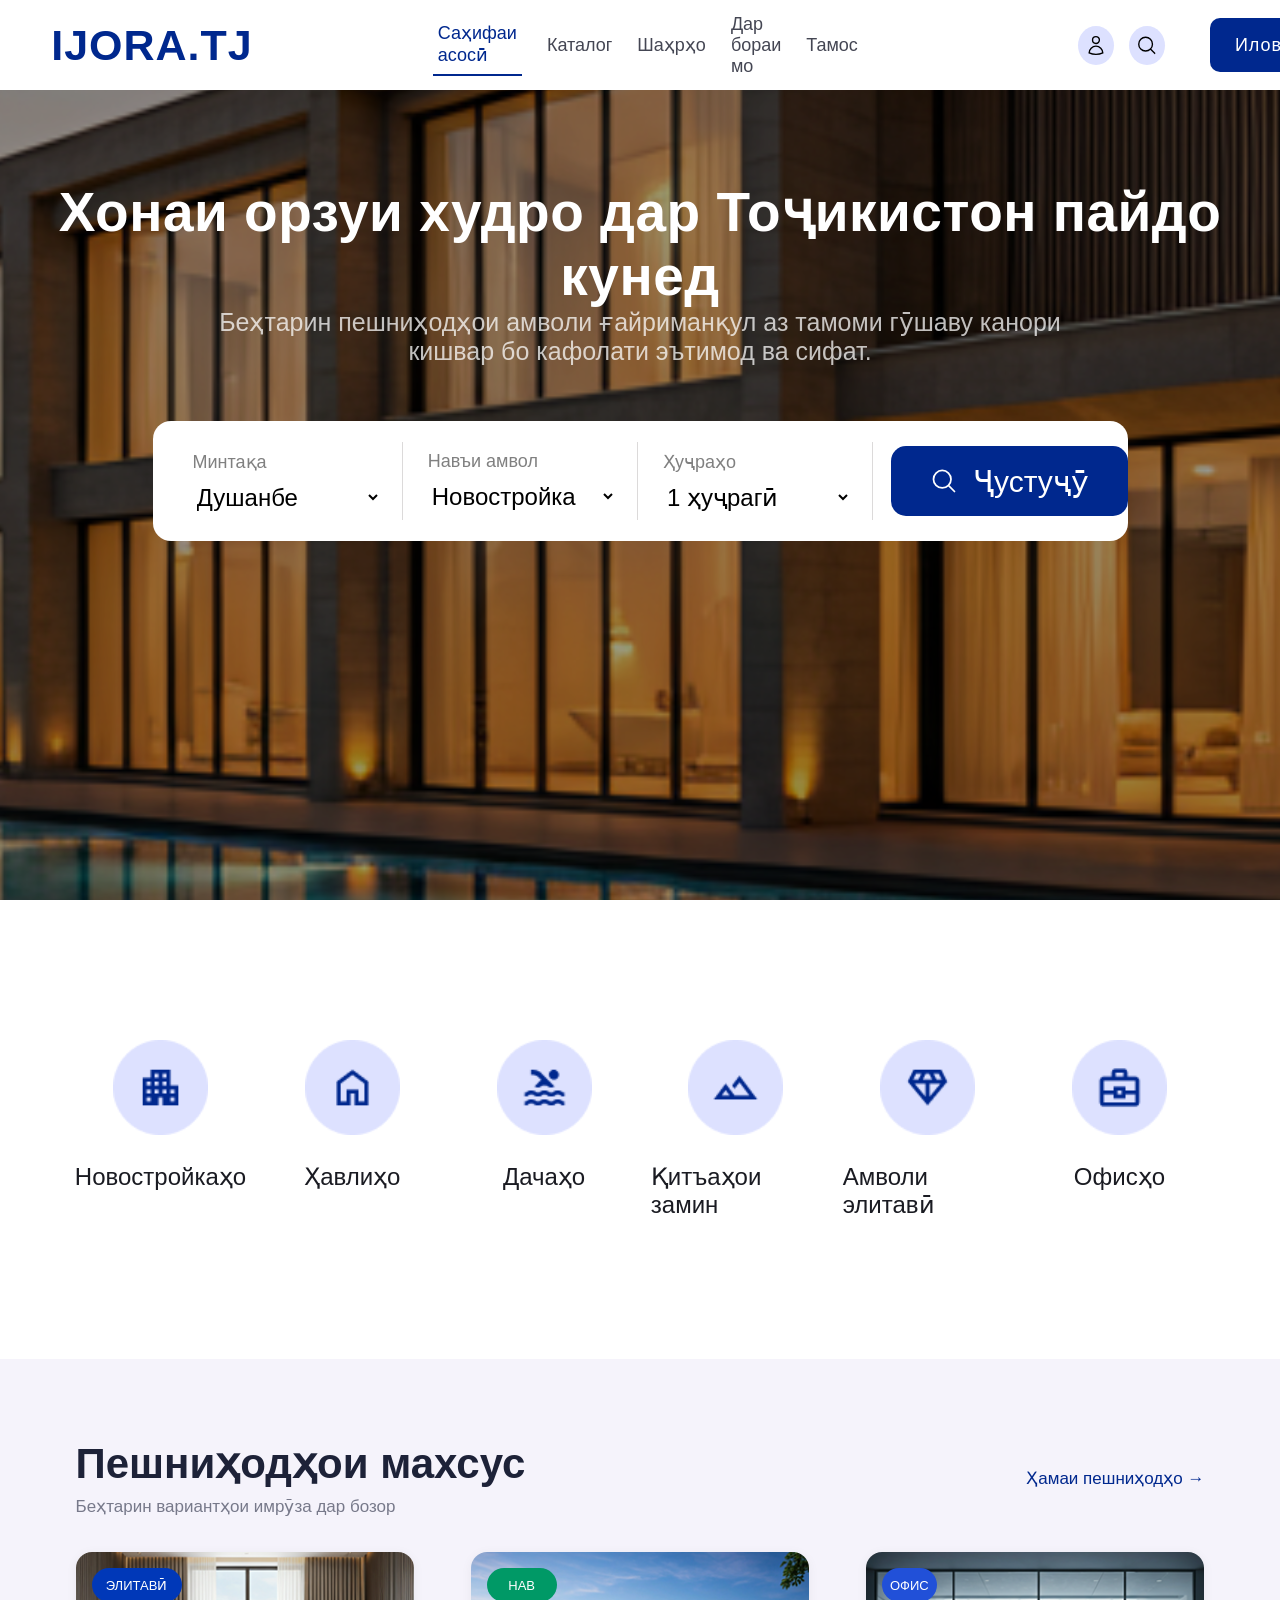
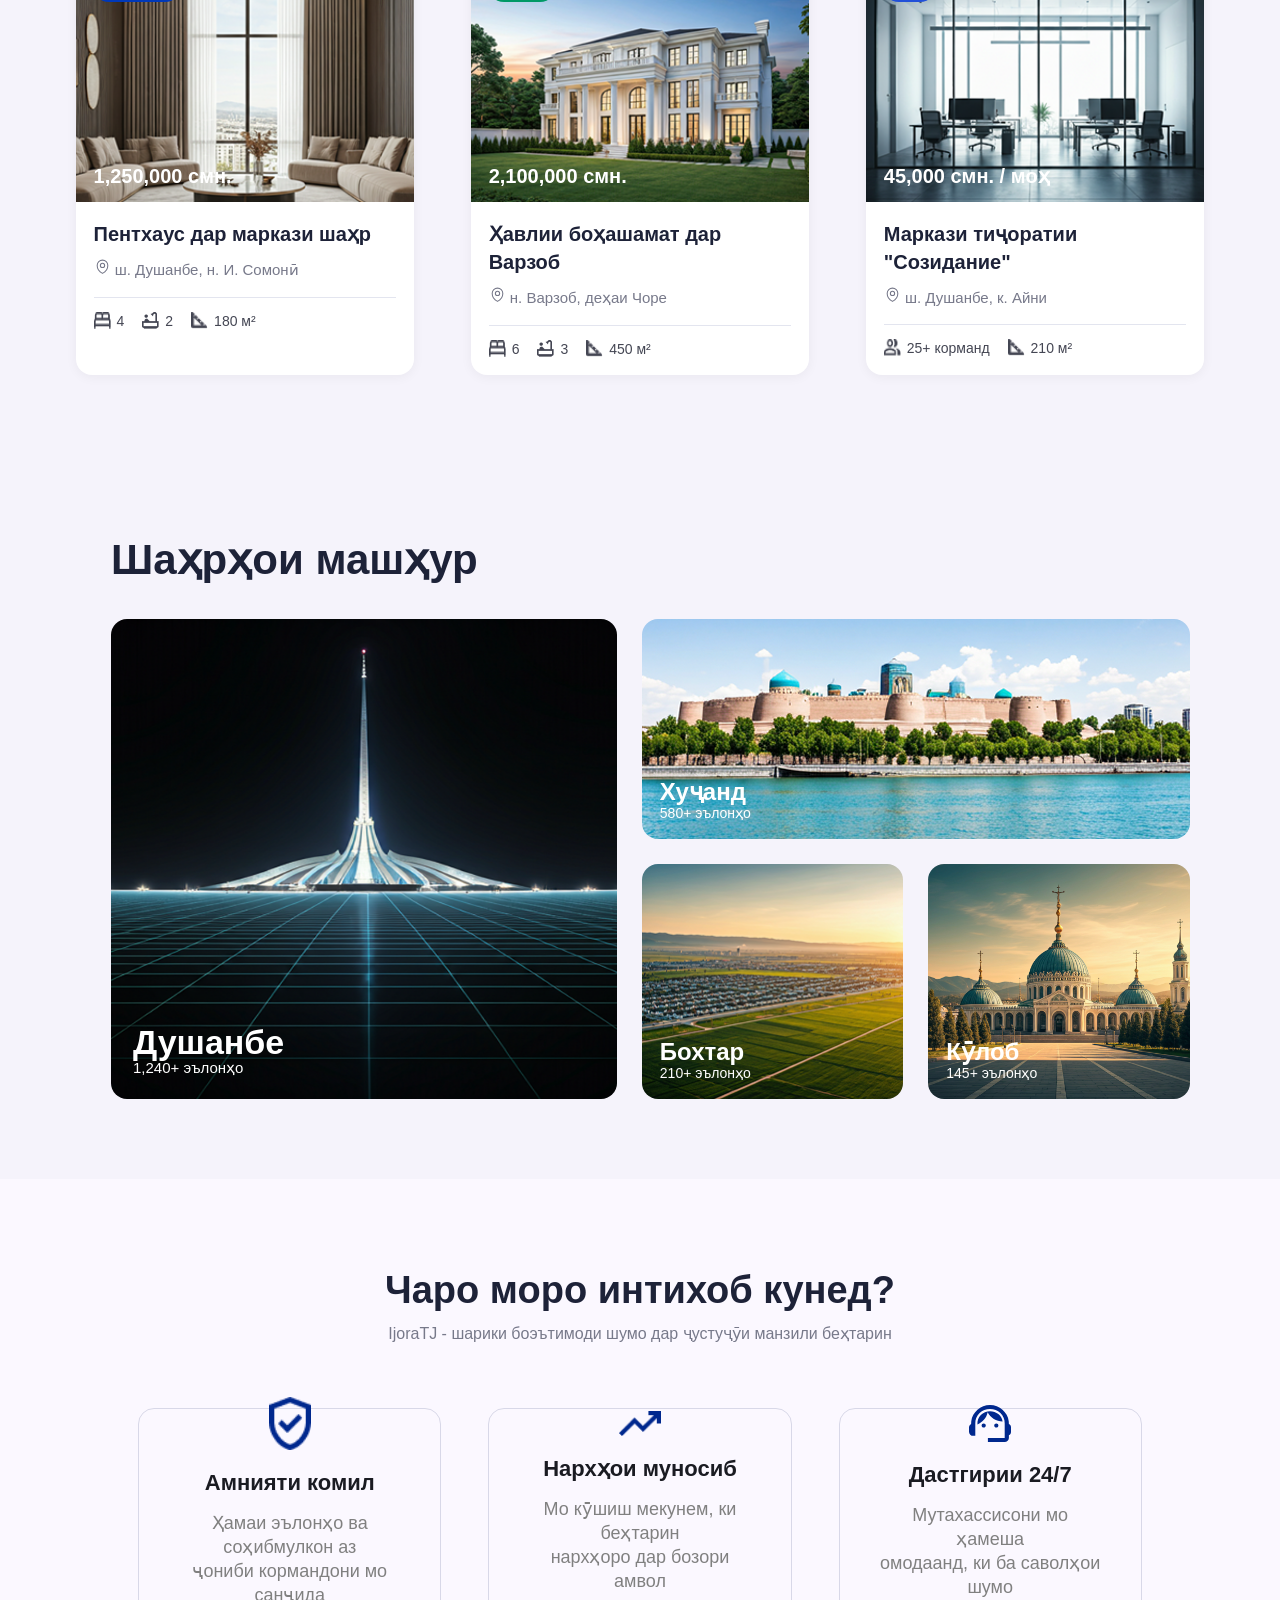
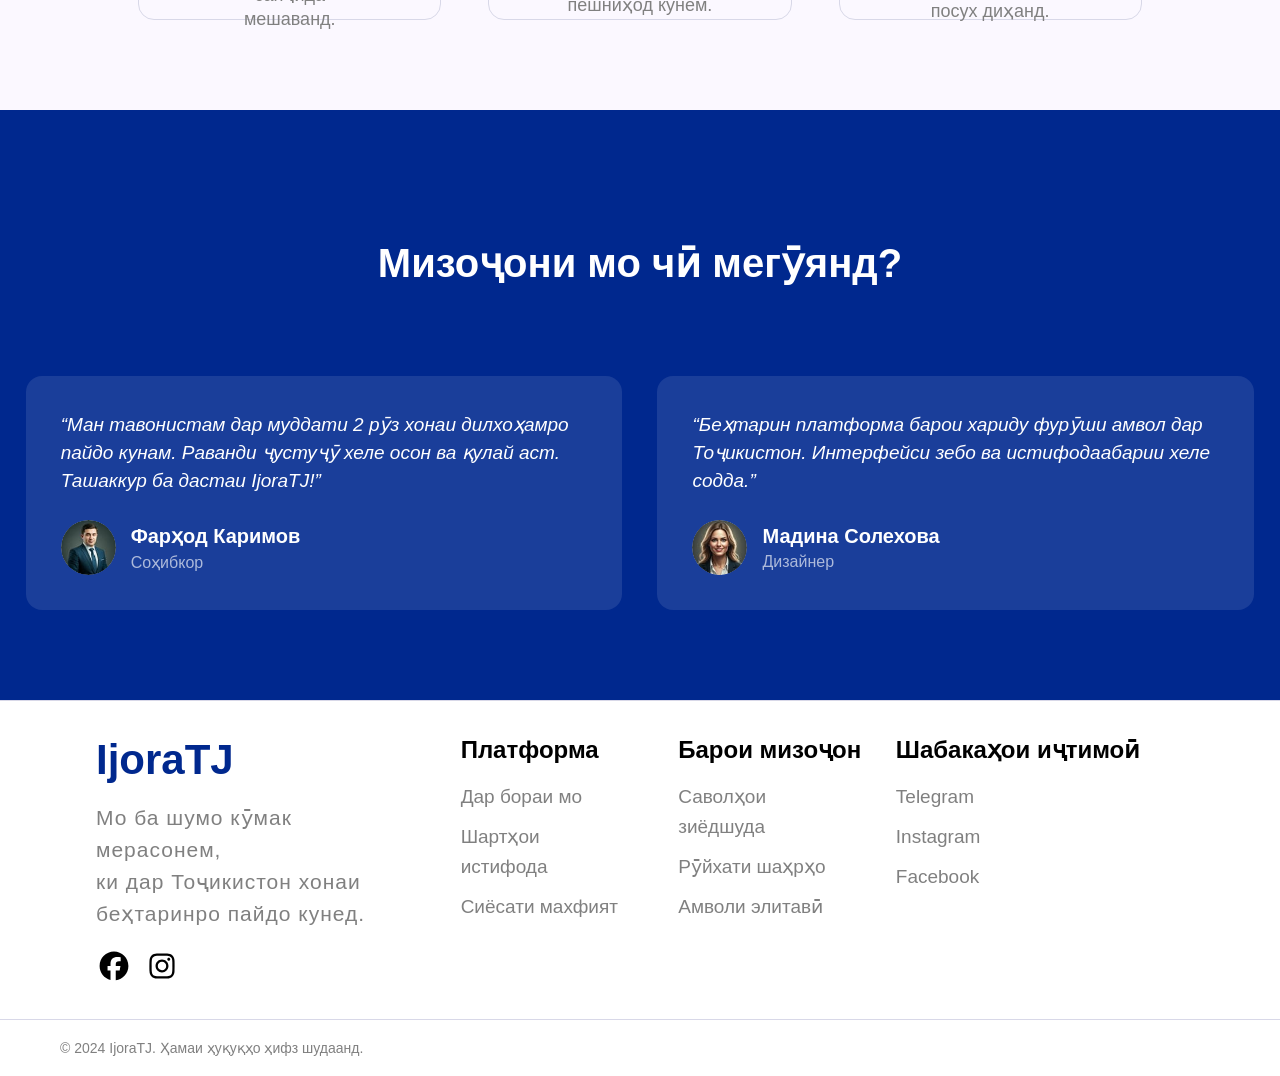
==== index.html @ c20c1037 "страницаи якум ра сохтам ва хозир дуюумашро сохтестам" ====
<!doctype html>
<html lang="en">
  <head>
    <meta charset="UTF-8" />
    <meta name="viewport" content="width=device-width, initial-scale=1.0" />
    <title>IJORA.TJ</title>
    <link rel="stylesheet" href="./style.css" />
  </head>
  <body>
    <header>
      <div class="header">
        <h1 class="title1">IJORA.TJ</h1>

        <a href="" class="link1">Саҳифаи асосӣ</a>
        <a href="" class="link2">Каталог</a>
        <a href="" class="link2">Шаҳрҳо</a>
        <a href="" class="link2">Дар бораи мо</a>
        <a href="" class="link2">Тамос</a>

        <div class="div1">
          <svg
            xmlns="http://www.w3.org/2000/svg"
            fill="none"
            viewBox="0 0 24 24"
            stroke-width="1.5"
            stroke="currentColor"
            class="icon1"
          >
            <path
              stroke-linecap="round"
              stroke-linejoin="round"
              d="M15.75 6a3.75 3.75 0 1 1-7.5 0 3.75 3.75 0 0 1 7.5 0ZM4.501 20.118a7.5 7.5 0 0 1 14.998 0A17.933 17.933 0 0 1 12 21.75c-2.676 0-5.216-.584-7.499-1.632Z"
            />
          </svg>

          <svg
            xmlns="http://www.w3.org/2000/svg"
            fill="none"
            viewBox="0 0 24 24"
            stroke-width="1.5"
            stroke="currentColor"
            class="icon1"
          >
            <path
              stroke-linecap="round"
              stroke-linejoin="round"
              d="m21 21-5.197-5.197m0 0A7.5 7.5 0 1 0 5.196 5.196a7.5 7.5 0 0 0 10.607 10.607Z"
            />
          </svg>

          <button class="button1">Иловаи хона</button>
        </div>
      </div>
    </header>

    <section class="section1">
      <h2 class="title2">Хонаи орзуи худро дар Тоҷикистон пайдо <br />кунед</h2>
      <p class="subtitle1">
        Беҳтарин пешниҳодҳои амволи ғайриманқул аз тамоми гӯшаву канори
        <br />кишвар бо кафолати эътимод ва сифат.
      </p>

      <div class="div2">
        <div class="div3">
          <p class="parag1">Минтақа</p>

          <select class="select1">
            <option>Душанбе</option>
            <option>Хуҷанд</option>
            <option>Бохтар</option>
            <option>Кӯлоб</option>
          </select>
        </div>

        <div class="div3">
          <p class="parag1">Навъи амвол</p>

          <select class="select1">
            <option>Новостройка</option>
            <option>Ҳавли</option>
            <option>Вилла</option>
            <option>Офис</option>
          </select>
        </div>

        <div class="div3">
          <p class="parag1">Ҳуҷраҳо</p>

          <select class="select1">
            <option>1 ҳуҷрагӣ</option>
            <option>2 ҳуҷрагӣ</option>
            <option>3 ҳуҷрагӣ</option>
            <option>4 ҳуҷрагӣ</option>
          </select>
        </div>

        <button class="button2">
          <svg
            xmlns="http://www.w3.org/2000/svg"
            fill="none"
            viewBox="0 0 24 24"
            stroke-width="1.5"
            stroke="currentColor"
            class="icon3"
          >
            <path
              stroke-linecap="round"
              stroke-linejoin="round"
              d="m21 21-5.197-5.197m0 0A7.5 7.5 0 1 0 5.196 5.196a7.5 7.5 0 0 0 10.607 10.607Z"
            />
          </svg>

          Ҷустуҷӯ
        </button>
      </div>
    </section>

    <section class="section2">
      <div class="container1">
        <div class="div5">
          <div class="div6">
            <div class="div7">
              <img src="./images1/icon1.png" class="img1" />
            </div>

            <p class="parag2">Новостройкаҳо</p>
          </div>

          <div class="div6">
            <div class="div7">
              <img src="./images1/icon2.png" class="img1" />
            </div>

            <p class="parag2">Ҳавлиҳо</p>
          </div>

          <div class="div6">
            <div class="div7">
              <img src="./images1/icon3.png" class="img1" />
            </div>

            <p class="parag2">Дачаҳо</p>
          </div>

          <div class="div6">
            <div class="div7">
              <img src="./images1/icon4.png" class="img1" />
            </div>

            <p class="parag2">Қитъаҳои замин</p>
          </div>

          <div class="div6">
            <div class="div7">
              <img src="./images1/icon5.png" class="img1" />
            </div>

            <p class="parag2">Амволи элитавӣ</p>
          </div>

          <div class="div6">
            <div class="div7">
              <img src="./images1/icon6.png" class="img1" />
            </div>

            <p class="parag2">Офисҳо</p>
          </div>
        </div>
      </div>
    </section>

    <section class="section3">
      <div class="container1">
        <div class="div8">
          <div>
            <h1 class="title4">Пешниҳодҳои махсус</h1>

            <p class="parag3">Беҳтарин вариантҳои имрӯза дар бозор</p>
          </div>

          <a href="" class="link3">Ҳамаи пешниҳодҳо →</a>
        </div>

        <div class="div9">
          <div class="div10">
            <div class="div11">
              <img src="./images1/img1.png" class="img2" />

              <button class="button3">ЭЛИТАВӢ</button>

              <h2 class="title5">1,250,000 cмн.</h2>
            </div>

            <div class="div12">
              <h2 class="title6">Пентхаус дар маркази шаҳр</h2>

              <p class="parag4">
                <svg
                  xmlns="http://www.w3.org/2000/svg"
                  fill="none"
                  viewBox="0 0 24 24"
                  stroke-width="1.5"
                  stroke="currentColor"
                  class="icon5"
                >
                  <path
                    stroke-linecap="round"
                    stroke-linejoin="round"
                    d="M15 10.5a3 3 0 1 1-6 0 3 3 0 0 1 6 0Z"
                  />
                  <path
                    stroke-linecap="round"
                    stroke-linejoin="round"
                    d="M19.5 10.5c0 7.142-7.5 11.25-7.5 11.25S4.5 17.642 4.5 10.5a7.5 7.5 0 1 1 15 0Z"
                  />
                </svg>

                ш. Душанбе, н. И. Сомонӣ
              </p>

              <div class="div13">
                <div class="div14">
                  <img src="./images1/spalni.png" class="icon5" />

                  <p class="parag5">4</p>
                </div>

                <div class="div14">
                  <img src="./images1/vana.png" class="icon5" />

                  <p class="parag5">2</p>
                </div>

                <div class="div14">
                  <img src="./images1/lineyka.png" class="icon5" />

                  <p class="parag5">180 м²</p>
                </div>
              </div>
            </div>
          </div>

          <div class="div10">
            <div class="div11">
              <img src="./images1/img2.png" class="img2" />

              <button class="button4">НАВ</button>

              <h2 class="title5">2,100,000 cмн.</h2>
            </div>

            <div class="div12">
              <h2 class="title6">Ҳавлии боҳашамат дар Варзоб</h2>

              <p class="parag4">
                <svg
                  xmlns="http://www.w3.org/2000/svg"
                  fill="none"
                  viewBox="0 0 24 24"
                  stroke-width="1.5"
                  stroke="currentColor"
                  class="icon5"
                >
                  <path
                    stroke-linecap="round"
                    stroke-linejoin="round"
                    d="M15 10.5a3 3 0 1 1-6 0 3 3 0 0 1 6 0Z"
                  />
                  <path
                    stroke-linecap="round"
                    stroke-linejoin="round"
                    d="M19.5 10.5c0 7.142-7.5 11.25-7.5 11.25S4.5 17.642 4.5 10.5a7.5 7.5 0 1 1 15 0Z"
                  />
                </svg>

                н. Варзоб, деҳаи Чоре
              </p>

              <div class="div13">
                <div class="div14">
                  <img src="./images1/spalni.png" class="icon5" />

                  <p class="parag5">6</p>
                </div>

                <div class="div14">
                  <img src="./images1/vana.png" class="icon5" />

                  <p class="parag5">3</p>
                </div>

                <div class="div14">
                  <img src="./images1/lineyka.png" class="icon5" />

                  <p class="parag5">450 м²</p>
                </div>
              </div>
            </div>
          </div>

          <div class="div10">
            <div class="div11">
              <img src="./images1/img3.png" class="img2" />

              <button class="button5">ОФИС</button>

              <h2 class="title5">45,000 cмн. / мoҳ</h2>
            </div>

            <div class="div12">
              <h2 class="title6">Маркази тиҷоратии "Созидание"</h2>

              <p class="parag4">
                <svg
                  xmlns="http://www.w3.org/2000/svg"
                  fill="none"
                  viewBox="0 0 24 24"
                  stroke-width="1.5"
                  stroke="currentColor"
                  class="icon5"
                >
                  <path
                    stroke-linecap="round"
                    stroke-linejoin="round"
                    d="M15 10.5a3 3 0 1 1-6 0 3 3 0 0 1 6 0Z"
                  />
                  <path
                    stroke-linecap="round"
                    stroke-linejoin="round"
                    d="M19.5 10.5c0 7.142-7.5 11.25-7.5 11.25S4.5 17.642 4.5 10.5a7.5 7.5 0 1 1 15 0Z"
                  />
                </svg>

                ш. Душанбе, к. Айни
              </p>

              <div class="div13">
                <div class="div14">
                  <img src="./images1/corgar.png" class="icon5" />

                  <p class="parag5">25+ корманд</p>
                </div>

                <div class="div14">
                  <img src="./images1/lineyka.png" class="icon5" />

                  <p class="parag5">210 м²</p>
                </div>
              </div>
            </div>
          </div>
        </div>
      </div>
    </section>

    <section class="section4">
      <div class="container1">
        <h1 class="title7">Шаҳрҳои машҳур</h1>

        <div class="div15">
          <div class="div16">
            <img src="./images1/dushanbe.png" class="img3" />

            <div class="div17">
              <h2 class="title8">Душанбе</h2>
              <p class="parag6">1,240+ эълонҳо</p>
            </div>
          </div>

          <div class="div18">
            <div class="div19">
              <img src="./images1/khujand.png" class="img4" />

              <div class="div20">
                <h2 class="title9">Хуҷанд</h2>
                <p class="parag7">580+ эълонҳо</p>
              </div>
            </div>

            <div class="div21">
              <div class="div22">
                <img src="./images1/bokhtar.png" class="img5" />

                <div class="div23">
                  <h2 class="title9">Бохтар</h2>
                  <p class="parag7">210+ эълонҳо</p>
                </div>
              </div>

              <div class="div22">
                <img src="./images1/kulob.svg" class="img5" />

                <div class="div23">
                  <h2 class="title9">Кӯлоб</h2>
                  <p class="parag7">145+ эълонҳо</p>
                </div>
              </div>
            </div>
          </div>
        </div>
      </div>
    </section>

    <section class="section5">
      <div class="container1">
        <div class="div24">
          <h1 class="title10">Чаро моро интихоб кунед?</h1>

          <p class="parag8">
            IjoraTJ - шарики боэътимоди шумо дар ҷустуҷӯи манзили беҳтарин
          </p>
        </div>

        <div class="div25">
          <div class="div26">
            <img src="./images1/logo1.png" class="img6" />

            <h3 class="title11">Амнияти комил</h3>

            <p class="parag9">
              Ҳамаи эълонҳо ва соҳибмулкон аз <br />ҷониби кормандони мо
              санҷида<br />
              мешаванд.
            </p>
          </div>

          <div class="div26">
            <img src="./images1/logo2.png" class="img6" />

            <h3 class="title11">Нархҳои муносиб</h3>

            <p class="parag9">
              Мо кӯшиш мекунем, ки беҳтарин <br />нархҳоро дар бозори амвол
              <br />пешниҳод кунем.
            </p>
          </div>

          <div class="div26">
            <img src="./images1/logo3.svg" class="img6" />

            <h3 class="title11">Дастгирии 24/7</h3>

            <p class="parag9">
              Мутахассисони мо ҳамеша <br />омодаанд, ки ба саволҳои шумо
              <br />посух диҳанд.
            </p>
          </div>
        </div>
      </div>
    </section>

    <section class="section6">
      <div class="container1">
        <h1 class="title12">Мизоҷони мо чӣ мегӯянд?</h1>

        <div class="div27">
          <div class="div28">
            <p class="parag10">
              “Ман тавонистам дар муддати 2 рӯз хонаи дилхоҳамро <br />пайдо
              кунам. Раванди ҷустуҷӯ хеле осон ва қулай аст. <br />Ташаккур ба
              дастаи IjoraTJ!”
            </p>

            <div class="div29">
              <img src="./images1/user1.svg" class="img7" />

              <div>
                <h3 class="title13">Фарҳод Каримов</h3>
                <p class="parag11">Соҳибкор</p>
              </div>
            </div>
          </div>

          <div class="div28">
            <p class="parag10">
              “Беҳтарин платформа барои хариду фурӯши амвол дар
              <br />Тоҷикистон. Интерфейси зебо ва истифодаабарии хеле
              <br />содда.”
            </p>

            <div class="div29">
              <img src="./images1/user2.svg" class="img7" />

              <div>
                <h3 class="title13">Мадина Солехова</h3>
                <p class="parag11">Дизайнер</p>
              </div>
            </div>
          </div>
        </div>
      </div>
    </section>

    <footer>
      <div class="container2">
        <div class="div30">
          <h2 class="title14">IjoraTJ</h2>

          <p class="parag12">
            Мо ба шумо кӯмак мерасонем, <br />
            ки дар Тоҷикистон хонаи <br />
            беҳтаринро пайдо кунед.
          </p>

          <div class="div31">
            <svg
              xmlns="http://www.w3.org/2000/svg"
              viewBox="0 0 640 640"
              class="icon6"
            >
              <path
                d="M576 320C576 178.6 461.4 64 320 64C178.6 64 64 178.6 64 320C64 440 146.7 540.8 258.2 568.5L258.2 398.2L205.4 398.2L205.4 320L258.2 320L258.2 286.3C258.2 199.2 297.6 158.8 383.2 158.8C399.4 158.8 427.4 162 438.9 165.2L438.9 236C432.9 235.4 422.4 235 409.3 235C367.3 235 351.1 250.9 351.1 292.2L351.1 320L434.7 320L420.3 398.2L351 398.2L351 574.1C477.8 558.8 576 450.9 576 320z"
              />
            </svg>

            <svg xmlns="http://www.w3.org/2000/svg" viewBox="0 0 640 640" class="icon6">
              <path
                d="M320.3 205C256.8 204.8 205.2 256.2 205 319.7C204.8 383.2 256.2 434.8 319.7 435C383.2 435.2 434.8 383.8 435 320.3C435.2 256.8 383.8 205.2 320.3 205zM319.7 245.4C360.9 245.2 394.4 278.5 394.6 319.7C394.8 360.9 361.5 394.4 320.3 394.6C279.1 394.8 245.6 361.5 245.4 320.3C245.2 279.1 278.5 245.6 319.7 245.4zM413.1 200.3C413.1 185.5 425.1 173.5 439.9 173.5C454.7 173.5 466.7 185.5 466.7 200.3C466.7 215.1 454.7 227.1 439.9 227.1C425.1 227.1 413.1 215.1 413.1 200.3zM542.8 227.5C541.1 191.6 532.9 159.8 506.6 133.6C480.4 107.4 448.6 99.2 412.7 97.4C375.7 95.3 264.8 95.3 227.8 97.4C192 99.1 160.2 107.3 133.9 133.5C107.6 159.7 99.5 191.5 97.7 227.4C95.6 264.4 95.6 375.3 97.7 412.3C99.4 448.2 107.6 480 133.9 506.2C160.2 532.4 191.9 540.6 227.8 542.4C264.8 544.5 375.7 544.5 412.7 542.4C448.6 540.7 480.4 532.5 506.6 506.2C532.8 480 541 448.2 542.8 412.3C544.9 375.3 544.9 264.5 542.8 227.5zM495 452C487.2 471.6 472.1 486.7 452.4 494.6C422.9 506.3 352.9 503.6 320.3 503.6C287.7 503.6 217.6 506.2 188.2 494.6C168.6 486.8 153.5 471.7 145.6 452C133.9 422.5 136.6 352.5 136.6 319.9C136.6 287.3 134 217.2 145.6 187.8C153.4 168.2 168.5 153.1 188.2 145.2C217.7 133.5 287.7 136.2 320.3 136.2C352.9 136.2 423 133.6 452.4 145.2C472 153 487.1 168.1 495 187.8C506.7 217.3 504 287.3 504 319.9C504 352.5 506.7 422.6 495 452z"
              />
            </svg>
          </div>
        </div>

        <div class="div32">
          <h3 class="title15">Платформа</h3>

          <a href="" class="link4">Дар бораи мо</a>
          <a href="" class="link4">Шартҳои истифода</a>
          <a href="" class="link4">Сиёсати махфият</a>
        </div>

        <div class="div32">
          <h3 class="title15">Барои мизоҷон</h3>

          <a href="" class="link4">Саволҳои зиёдшуда</a>
          <a href="" class="link4">Рӯйхати шаҳрҳо</a>
          <a href="" class="link4">Амволи элитавӣ</a>
        </div>

        <div class="div32">
          <h3 class="title15">Шабакаҳои иҷтимоӣ</h3>

          <a href="" class="link4">Telegram</a>
          <a href="" class="link4">Instagram</a>
          <a href="" class="link4">Facebook</a>
        </div>
      </div>

      <p class="parag13">© 2024 IjoraTJ. Ҳамаи ҳуқуқҳо ҳифз шудаанд.</p>
    </footer>
  </body>
</html>
---- style.css ----
* {
  margin: 0;
  font-family: "Gill Sans", "Gill Sans MT", Calibri, "Trebuchet MS", sans-serif;
}
header {
  width: 100%;
  height: 10vh;
  position: fixed;
  z-index: 3;
  background-color: white;
}
.header {
  width: 92%;
  height: 100%;
  margin: auto;
  display: flex;
  align-items: center;
}
.title1 {
  font-size: 43px;
  font-weight: 1300;
  letter-spacing: 1px;
  color: #00288e;
}
.link1 {
  font-size: 18px;
  text-decoration: none;
  color: #00288e;
  margin-left: 180px;
  border-bottom: 2px solid #00288e;
  padding-bottom: 8px;
  padding-left: 5px;
  padding-right: 5px;
  margin-bottom: -8px;
}
.link2 {
  font-size: 18px;
  text-decoration: none;
  color: #444653;
  margin-left: 25px;
}
.div1 {
  width: 300px;
  height: 100%;
  display: flex;
  align-items: center;
  gap: 15px;
  margin-left: 220px;
}
.icon1 {
  width: 25px;
  height: 25px;
  padding: 7px;
  background-color: #dde1ff;
  border-radius: 50%;
}
.button1 {
  width: 190px;
  height: 6vh;
  background-color: #00288e;
  color: white;
  font-size: 18px;
  letter-spacing: 1px;
  border: none;
  border-radius: 10px;
  margin-left: 30px;
}
.section1 {
  width: 100%;
  height: 100vh;
  background-image: url("images1/bg-img1.svg");
  background-repeat: no-repeat;
  background-position: top;
  background-size: cover;
  text-align: center;
  display: flex;
  flex-direction: column;
  color: white;
}
.title2 {
  font-size: 55px;
  letter-spacing: 0.5px;
  margin-top: 180px;
}
.subtitle1 {
  font-size: 25px;
  color: rgba(255, 255, 255, 0.737);
}
.div2 {
  width: 75%;
  height: 120px;
  background-color: white;
  border-radius: 18px;
  margin: auto;
  margin-top: 55px;
  display: flex;
  align-items: center;
  padding-left: 15px;
  text-align: left;
}
.div3 {
  width: 250px;
  height: 65%;
  border-right: 1px solid rgba(208, 205, 205, 0.744);
  padding-left: 25px;
  display: flex;
  flex-direction: column;
  justify-content: center;
}
.parag1 {
  font-size: 18px;
  color: grey;
  padding-bottom: 10px;
}
.select1 {
  width: 90%;
  border: none;
  font-size: 24px;
  background-color: white;
  outline: none;
}
.button2 {
  width: 280px;
  height: 70px;
  background-color: #00288e;
  border: none;
  border-radius: 15px;
  color: white;
  font-size: 30px;
  display: flex;
  align-items: center;
  justify-content: center;
  gap: 15px;
  margin-left: 18px;
}
.icon3 {
  width: 28px;
  height: 28px;
}
.section2 {
  width: 90%;
  margin: auto;
  padding: 140px 0;
  background-color: white;
}
.div5 {
  display: flex;
  justify-content: space-between;
}
.div6 {
  width: 170px;
  display: flex;
  flex-direction: column;
  align-items: center;
}
.div7 {
  width: 95px;
  height: 95px;
  border-radius: 50%;
  display: flex;
  align-items: center;
  justify-content: center;
  margin-bottom: 18px;
}
.img1 {
  width: 100%;
}
.parag2 {
  font-size: 24px;
  color: #1a1b22;
  margin-top: 10px;
}
.section3 {
  width: 100%;
  padding: 80px 0;
  background-color: #f5f3fb;
}
.div8 {
  width: 90%;
  margin: auto;
  display: flex;
  justify-content: space-between;
  align-items: center;
  margin-bottom: 35px;
}
.title4 {
  font-size: 42px;
  color: #1d2238;
  padding-bottom: 8px;
}
.parag3 {
  font-size: 17px;
  color: #77798a;
}
.link3 {
  text-decoration: none;
  color: #00288e;
  font-size: 17px;
}
.div9 {
  width: 90%;
  margin: auto;
  display: flex;
  justify-content: space-between;
}
.div10 {
  width: 30%;
  background-color: white;
  border-radius: 16px;
  overflow: hidden;
  box-shadow: 0 2px 12px rgba(0, 0, 0, 0.05);
}
.div11 {
  height: 250px;
  position: relative;
}
.img2 {
  width: 100%;
  height: 100%;
  object-fit: cover;
}
.button3 {
  width: 90px;
  height: 34px;
  background-color: #0038b8;
  color: white;
  border: none;
  border-radius: 30px;
  position: absolute;
  left: 16px;
  top: 16px;
  font-size: 13px;
}
.button4 {
  width: 70px;
  height: 34px;
  background-color: #009966;
  color: white;
  border: none;
  border-radius: 30px;
  position: absolute;
  left: 16px;
  top: 16px;
  font-size: 13px;
}
.button5 {
  width: 55px;
  height: 34px;
  background-color: #2150d8;
  color: white;
  border: none;
  border-radius: 30px;
  position: absolute;
  left: 16px;
  top: 16px;
  font-size: 13px;
}
.title5 {
  position: absolute;
  left: 18px;
  bottom: 14px;
  color: white;
  font-size: 20px;
  font-weight: bold;
}
.div12 {
  padding: 18px;
}
.title6 {
  font-size: 20px;
  color: #1d2238;
  line-height: 28px;
  padding-bottom: 10px;
}
.parag4 {
  font-size: 15px;
  color: #77798a;
  padding-bottom: 18px;
}
.div13 {
  display: flex;
  gap: 18px;
  border-top: 1px solid #e3e5ef;
  padding-top: 14px;
}
.div14 {
  display: flex;
  align-items: center;
  gap: 6px;
}
.icon5 {
  width: 17px;
  height: 17px;
}
.parag5 {
  font-size: 14px;
  color: #444653;
}
.section4 {
  width: 86%;
  margin: auto;
  padding: 80px 100px;
  background-color: #f5f3fb;
}
.title7 {
  font-size: 42px;
  color: #1d2238;
  padding-bottom: 35px;
}
.div15 {
  display: flex;
  gap: 25px;
}
.div16 {
  width: 48%;
  height: 480px;
  border-radius: 16px;
  overflow: hidden;
  position: relative;
}
.img3 {
  width: 100%;
  height: 100%;
}
.div17 {
  position: absolute;
  left: 22px;
  bottom: 22px;
  z-index: 2;
}
.title8 {
  color: white;
  font-size: 34px;
  line-height: 34px;
}
.parag6 {
  color: white;
  font-size: 15px;
}
.div18 {
  width: 52%;
}
.div19 {
  width: 100%;
  height: 220px;
  border-radius: 16px;
  overflow: hidden;
  position: relative;
  margin-bottom: 25px;
}
.img4 {
  width: 100%;
  height: 100%;
  object-fit: cover;
}
.div20 {
  position: absolute;
  left: 18px;
  bottom: 18px;
}
.title9 {
  color: white;
  font-size: 24px;
  line-height: 26px;
}
.parag7 {
  color: white;
  font-size: 14px;
}
.div21 {
  display: flex;
  gap: 25px;
}
.div22 {
  width: 50%;
  height: 235px;
  border-radius: 16px;
  overflow: hidden;
  position: relative;
}
.img5 {
  width: 100%;
  height: 100%;
  object-fit: cover;
}
.div23 {
  position: absolute;
  left: 18px;
  bottom: 18px;
}
.section5 {
  width: 100%;
  padding: 90px 0;
  background-color: #fbf8ff;
}
.div24 {
  text-align: center;
  padding-bottom: 65px;
}
.title10 {
  font-size: 38px;
  color: #1d2238;
  padding-bottom: 12px;
}
.parag8 {
  font-size: 16px;
  color: #77798a;
}
.div25 {
  width: 80%;
  margin: auto;
  display: flex;
  justify-content: space-between;
}
.div26 {
  width: 30%;
  height: 210px;
  border: 1px solid #d8d8e8;
  border-radius: 16px;
  display: flex;
  flex-direction: column;
  align-items: center;
  justify-content: center;
  text-align: center;
}
.img6 {
  width: 42px;
  margin-bottom: 20px;
}
.title11 {
  font-size: 22px;
  color: #1A1B22;
  padding-bottom: 15px;
}
.parag9 {
  width: 75%;
  font-size: 18px;
  line-height: 24px;
  color: grey;
}
.section6 {
  width: 100%;
  padding: 90px 0;
  background-color: #00288e;
}
.container1 {
  width: 98%;
  margin: auto;
}
.title12 {
  text-align: center;
  color: white;
  font-size: 40px;
  margin-bottom: 90px;
  margin-top: 40px;
}
.div27 {
  display: flex;
  justify-content: center;
  gap: 35px;
}
.div28 {
  width: 42%;
  background-color: rgba(255, 255, 255, 0.1);
  border-radius: 16px;
  padding: 35px;
}
.parag10 {
  color: white;
  font-size: 19px;
  line-height: 28px;
  font-style: italic;
  padding-bottom: 25px;
}
.div29 {
  display: flex;
  align-items: center;
  gap: 15px;
}
.img7 {
  width: 55px;
  height: 55px;
  border-radius: 50%;
}
.title13 {
  color: white;
  font-size: 20px;
  padding-bottom: 5px;
}
.parag11 {
  color: rgba(255, 255, 255, 0.64);
  font-size: 16px;
}
footer {
  width: 100%;
  background-color: white;
  border-top: 1px solid #d8d8e8;
}
.container2 {
  display: flex;
  width: 85%;
  margin: auto;
}
.div30 {
  width: 28%;
  padding: 35px 0;
}
.title14 {
  color: #00288e;
  font-size: 42px;
  padding-bottom: 18px;
}
.parag12 {
  color: grey;
  font-size: 21px;
  line-height: 32px;
  letter-spacing: 1px;
  padding-bottom: 18px;
}
.div31 {
  display: flex;
  gap: 12px;
}
.icon6 {
  width: 36px;
  height: 36px;
}
.div32 {
  width: 20%;
  padding: 35px 0;
  display: flex;
  flex-direction: column;
}
.title15 {
    width: 250px;
  font-size: 24px;
  padding-bottom: 18px;
  margin-left: 60px;
}
.link4 {
  text-decoration: none;
  color: grey;
  font-size: 19px;
  line-height: 30px;
  margin-bottom: 10px;
  margin-left: 60px;
}
.parag13 {
  border-top: 1px solid #d8d8e8;
  padding: 20px 0 20px 60px;
  font-size: 14px;
  color: grey;
}
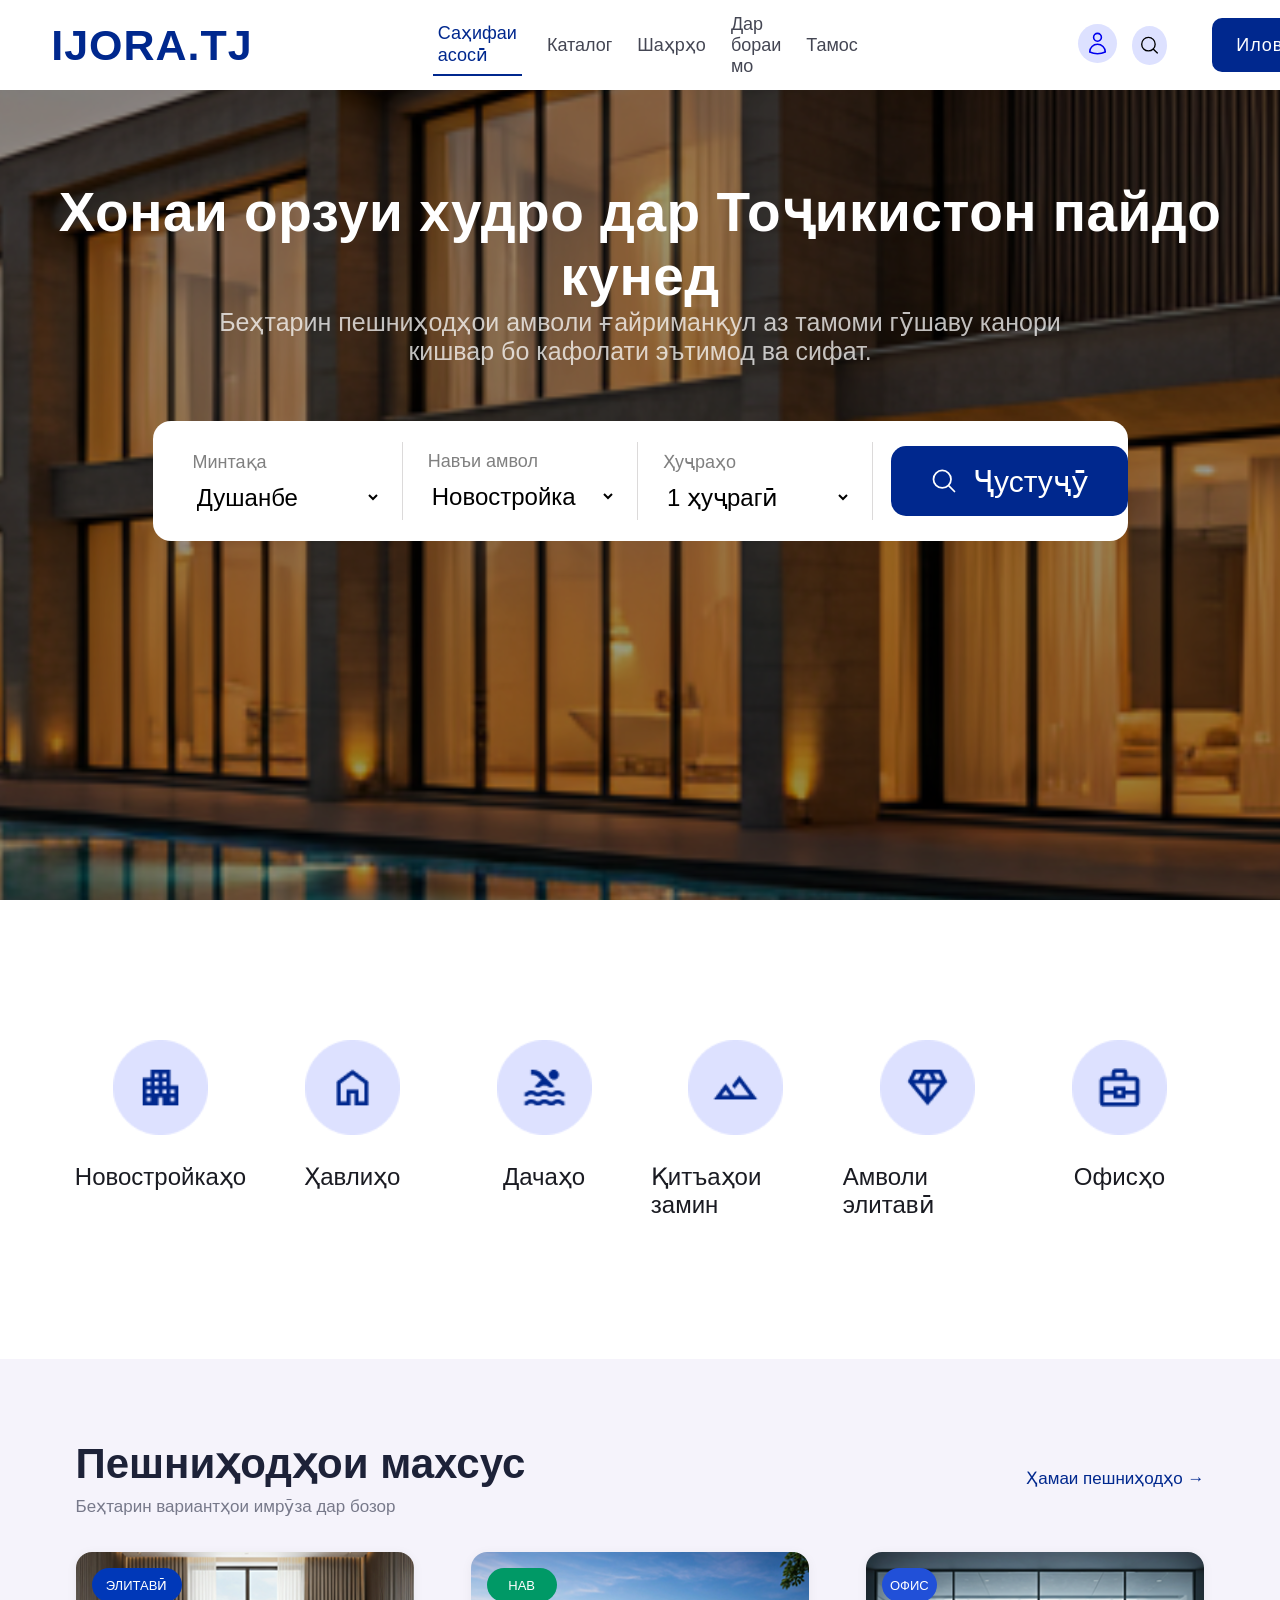
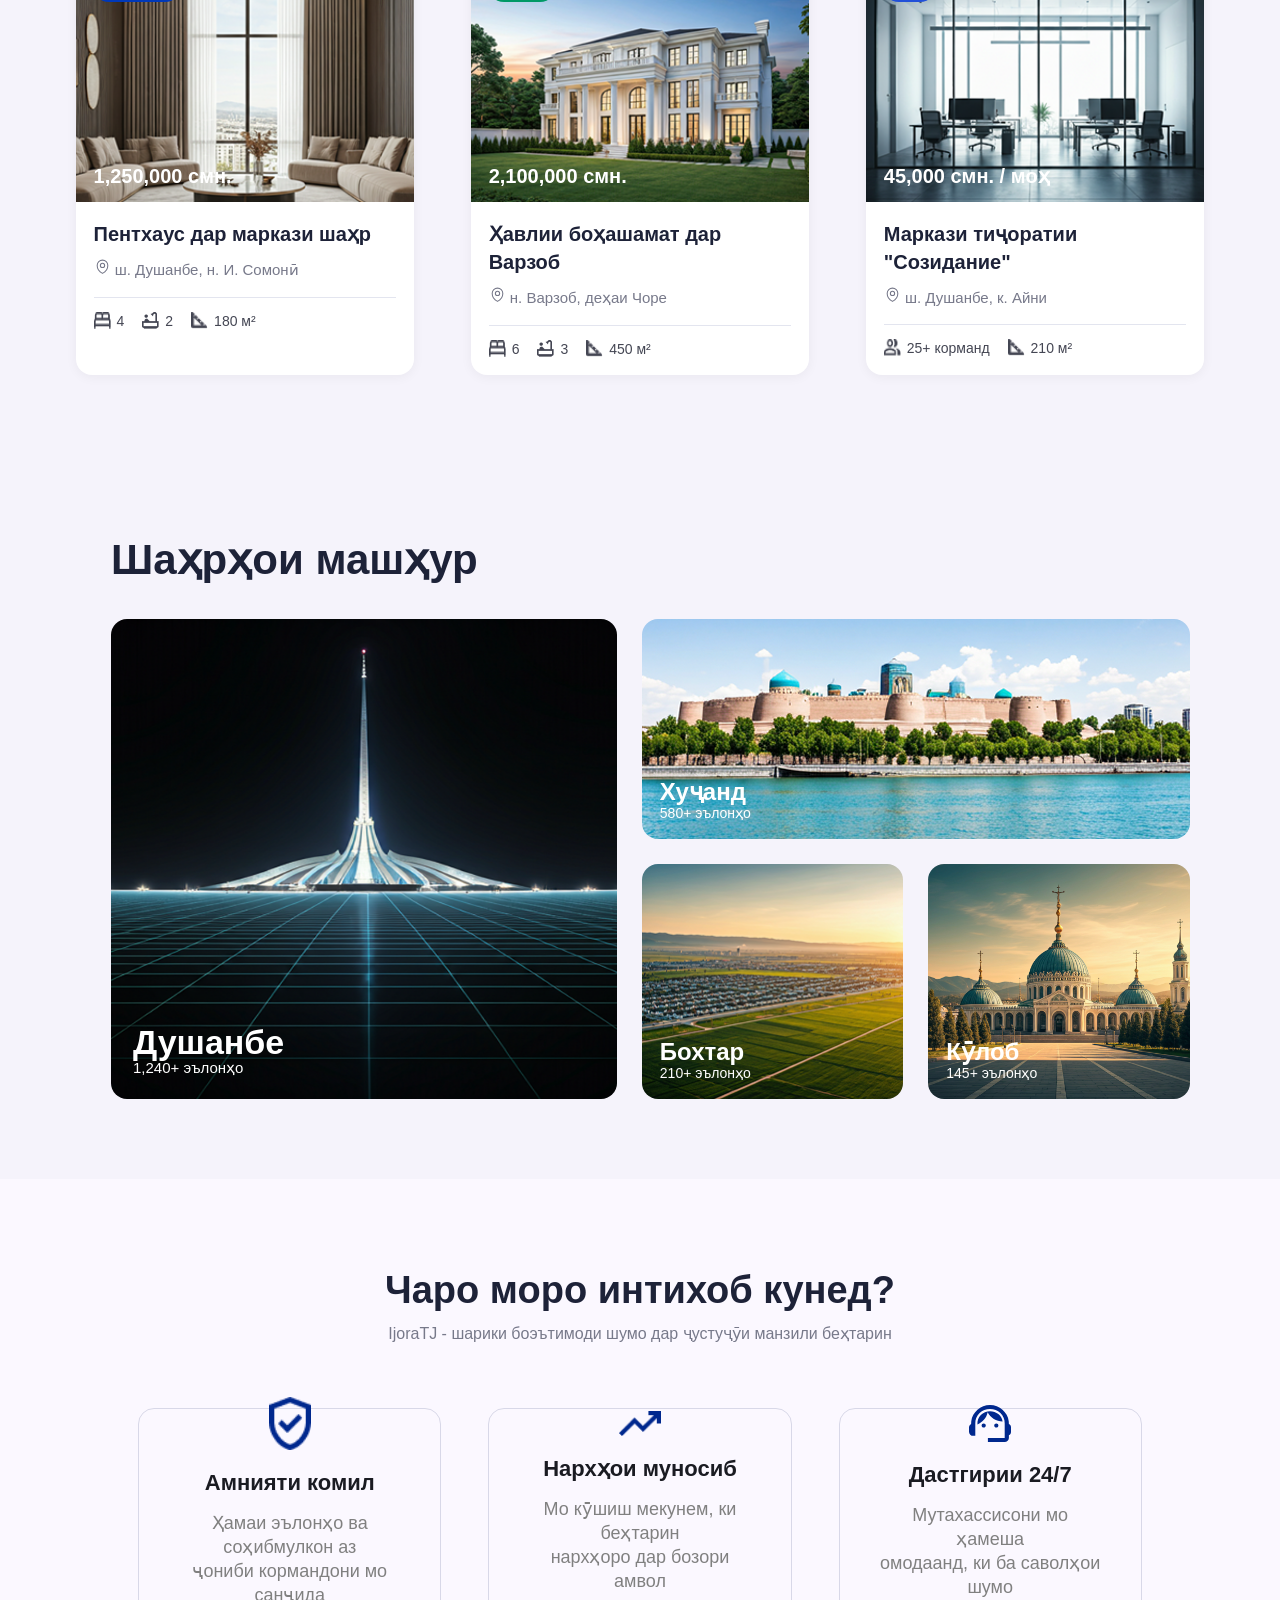
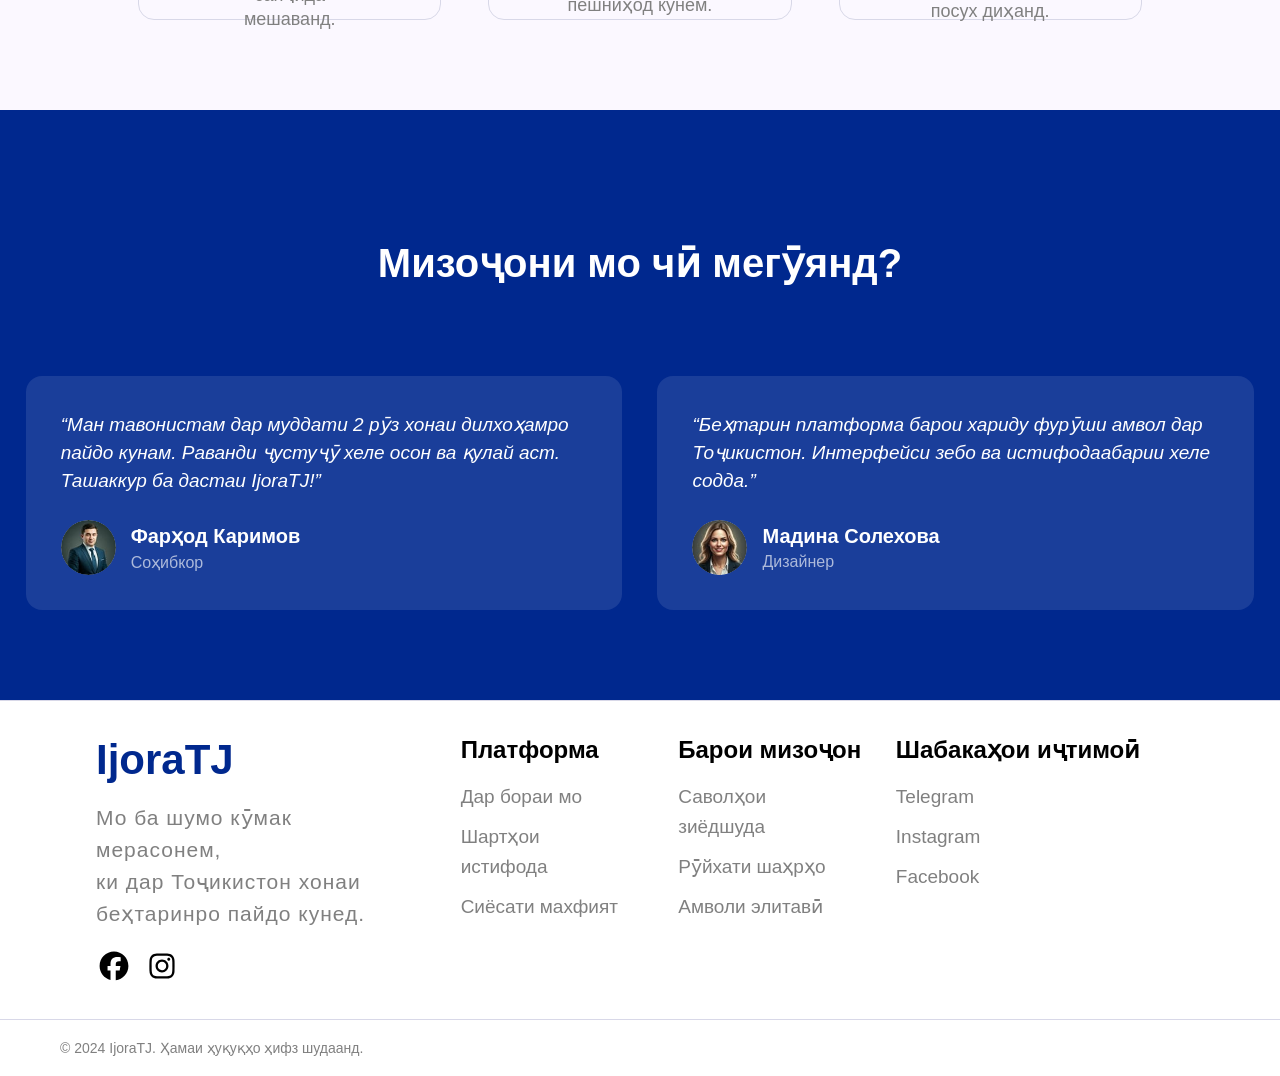
==== commit e9778664: "якта страницаи дигар сохтам" ====
--- a/index.html
+++ b/index.html
@@ -11,27 +11,29 @@
       <div class="header">
         <h1 class="title1">IJORA.TJ</h1>
 
-        <a href="" class="link1">Саҳифаи асосӣ</a>
-        <a href="" class="link2">Каталог</a>
+        <a href="./index.html" class="link1">Саҳифаи асосӣ</a>
+        <a href="./каталог1/katalog1.html" class="link2" target="_blank">Каталог</a>
         <a href="" class="link2">Шаҳрҳо</a>
         <a href="" class="link2">Дар бораи мо</a>
         <a href="" class="link2">Тамос</a>
 
         <div class="div1">
-          <svg
-            xmlns="http://www.w3.org/2000/svg"
-            fill="none"
-            viewBox="0 0 24 24"
-            stroke-width="1.5"
-            stroke="currentColor"
-            class="icon1"
-          >
-            <path
-              stroke-linecap="round"
-              stroke-linejoin="round"
-              d="M15.75 6a3.75 3.75 0 1 1-7.5 0 3.75 3.75 0 0 1 7.5 0ZM4.501 20.118a7.5 7.5 0 0 1 14.998 0A17.933 17.933 0 0 1 12 21.75c-2.676 0-5.216-.584-7.499-1.632Z"
-            />
-          </svg>
+          <a target="_blank" href="./личный кабинет/kabinet.html">
+            <svg
+              xmlns="http://www.w3.org/2000/svg"
+              fill="none"
+              viewBox="0 0 24 24"
+              stroke-width="1.5"
+              stroke="currentColor"
+              class="icon1"
+            >
+              <path
+                stroke-linecap="round"
+                stroke-linejoin="round"
+                d="M15.75 6a3.75 3.75 0 1 1-7.5 0 3.75 3.75 0 0 1 7.5 0ZM4.501 20.118a7.5 7.5 0 0 1 14.998 0A17.933 17.933 0 0 1 12 21.75c-2.676 0-5.216-.584-7.499-1.632Z"
+              />
+            </svg>
+          </a>
 
           <svg
             xmlns="http://www.w3.org/2000/svg"
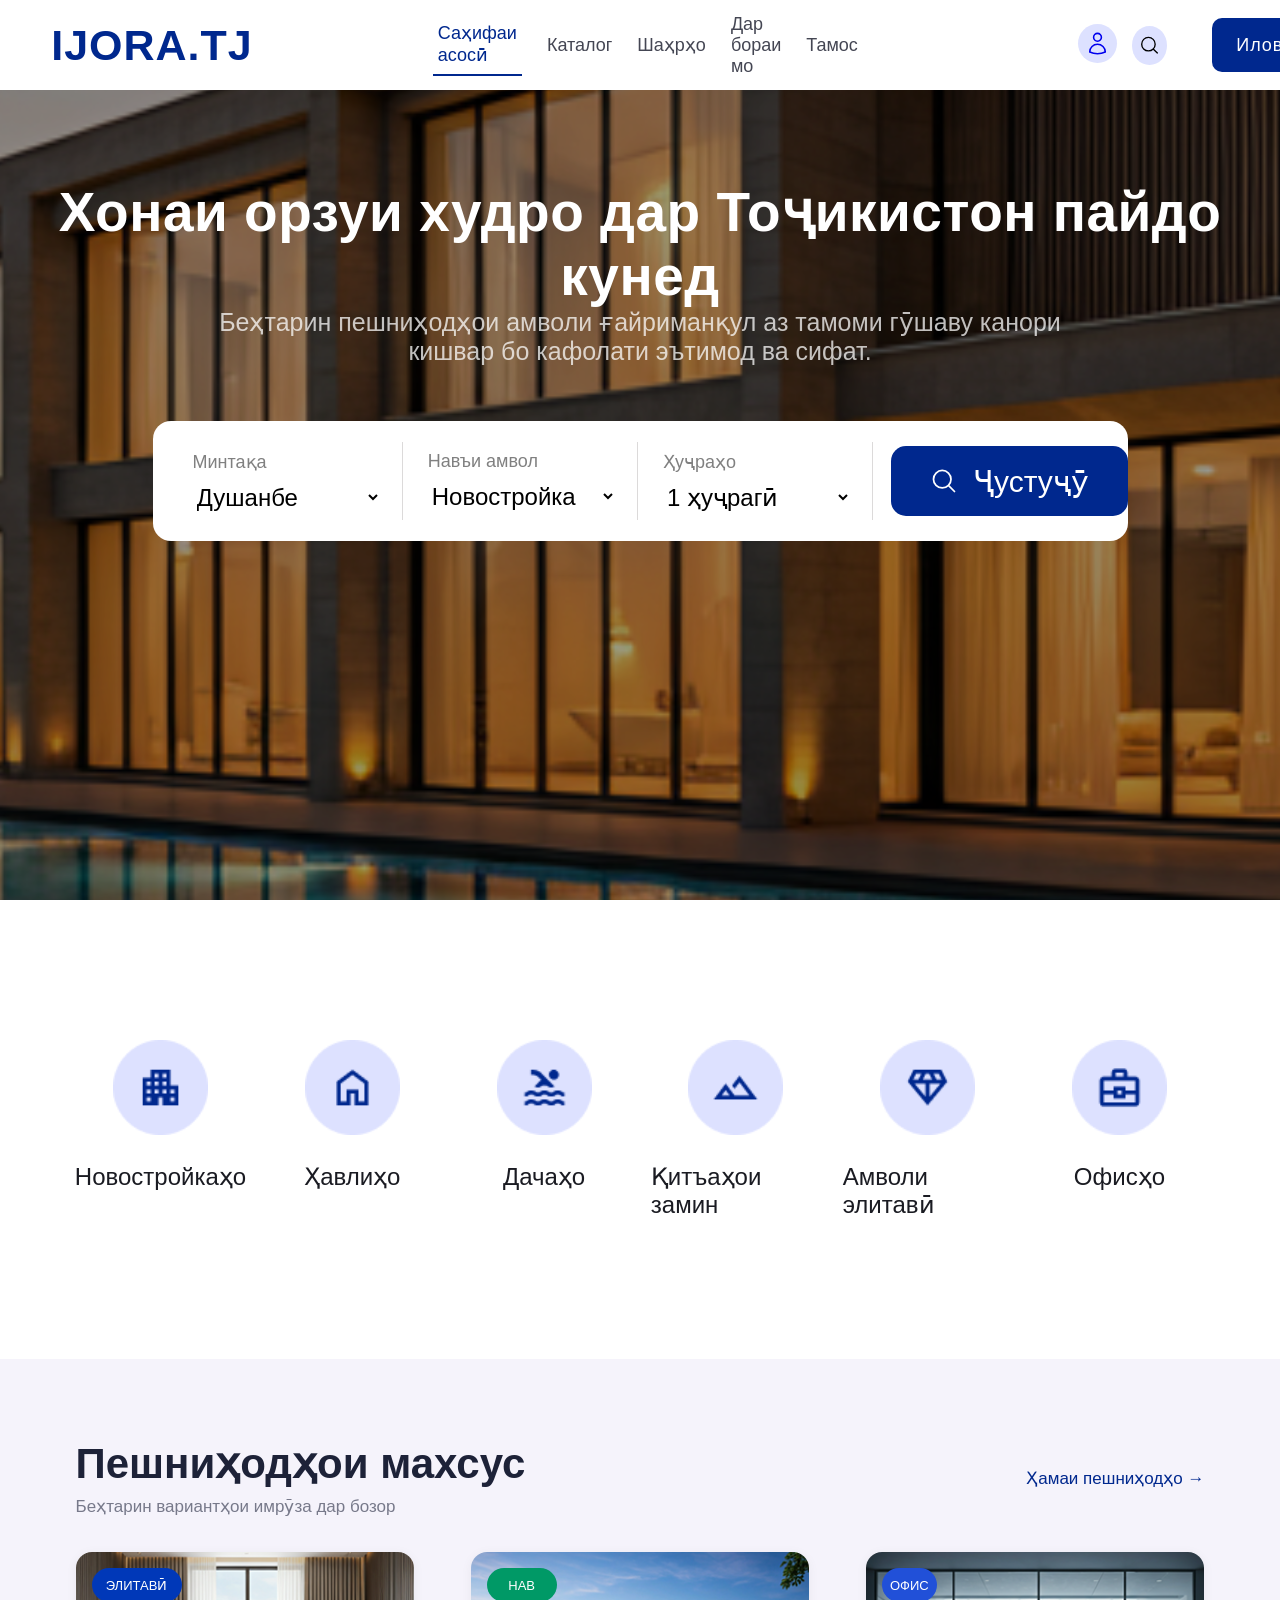
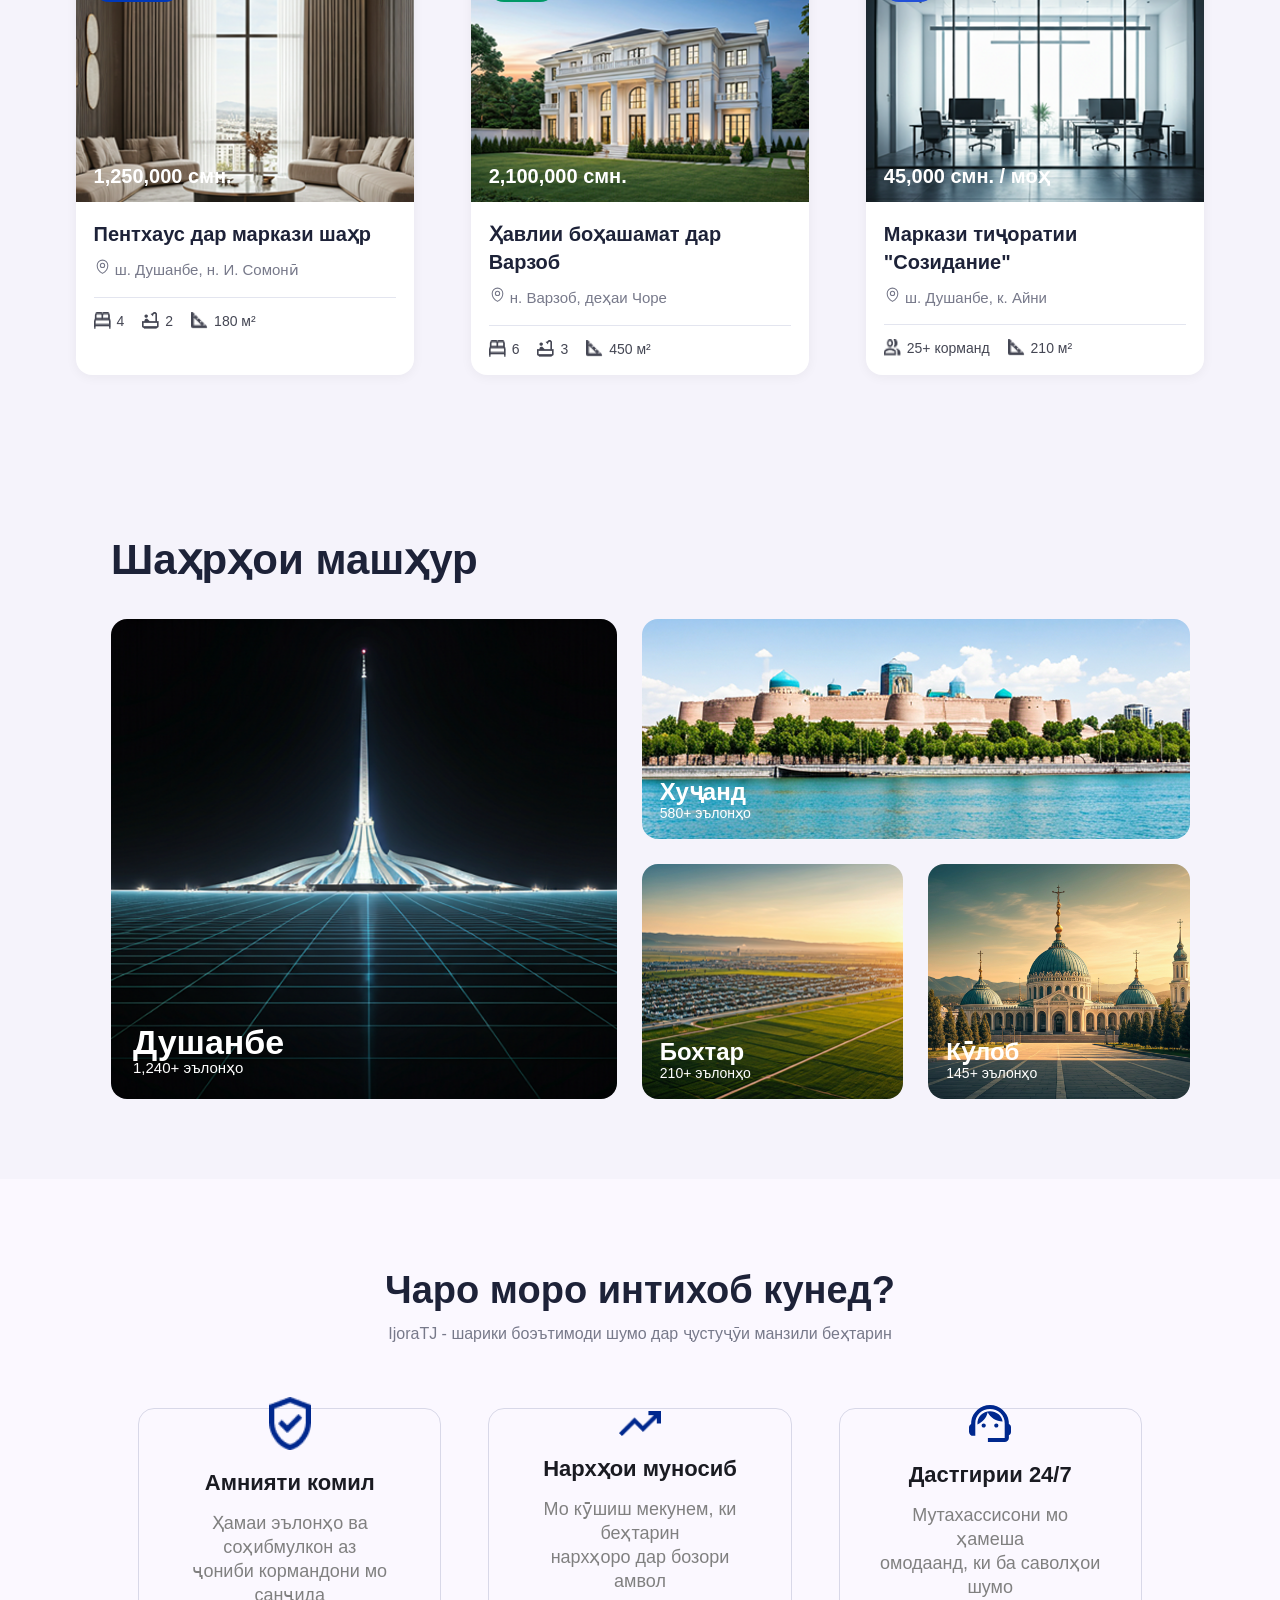
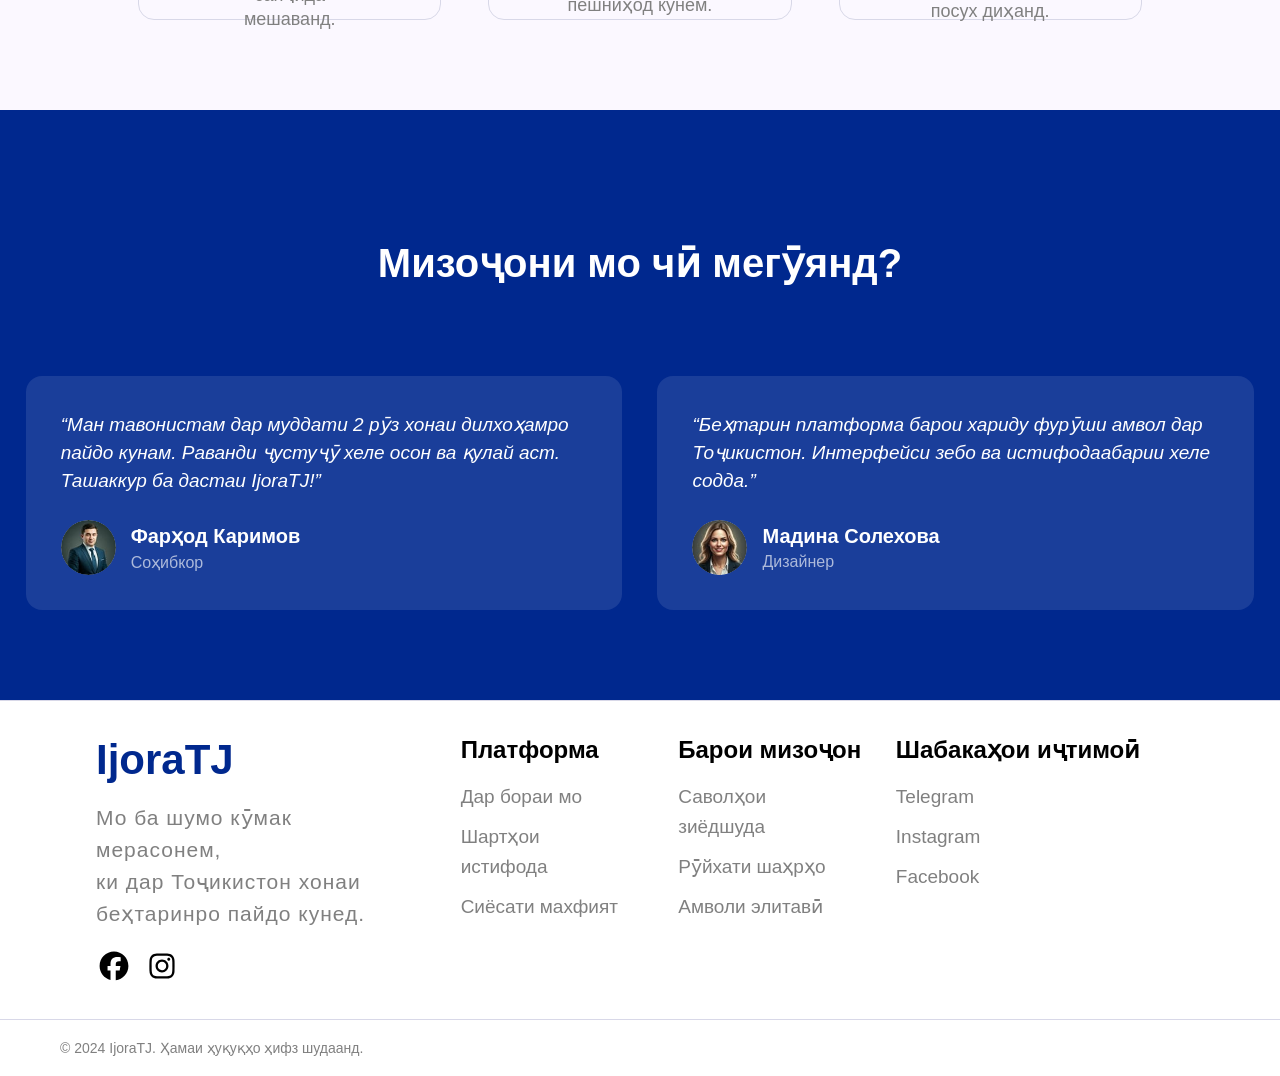
==== commit 81ab4403: "дута страницаи дигар ро сохтам" ====
--- a/index.html
+++ b/index.html
@@ -5,6 +5,7 @@
     <meta name="viewport" content="width=device-width, initial-scale=1.0" />
     <title>IJORA.TJ</title>
     <link rel="stylesheet" href="./style.css" />
+    <link href="https://unpkg.com/aos@2.3.1/dist/aos.css" rel="stylesheet" />
   </head>
   <body>
     <header>
@@ -12,10 +13,12 @@
         <h1 class="title1">IJORA.TJ</h1>
 
         <a href="./index.html" class="link1">Саҳифаи асосӣ</a>
-        <a href="./каталог1/katalog1.html" class="link2" target="_blank">Каталог</a>
-        <a href="" class="link2">Шаҳрҳо</a>
-        <a href="" class="link2">Дар бораи мо</a>
-        <a href="" class="link2">Тамос</a>
+        <a href="./каталог1/katalog1.html" class="link2" target="_blank"
+          >Каталог</a
+        >
+        <a href="./shahro/shahro.html" class="link2" target="_blank">Шаҳрҳо</a>
+        <a href="./дар бораи мо/" class="link2">Дар бораи мо</a>
+        <a href="./тамос/tamos.html" class="link2">Тамос</a>
 
         <div class="div1">
           <a target="_blank" href="./личный кабинет/kabinet.html">
@@ -62,7 +65,7 @@
         <br />кишвар бо кафолати эътимод ва сифат.
       </p>
 
-      <div class="div2">
+      <div data-aos="fade-up" class="div2">
         <div class="div3">
           <p class="parag1">Минтақа</p>
 
@@ -120,7 +123,7 @@
     <section class="section2">
       <div class="container1">
         <div class="div5">
-          <div class="div6">
+          <div data-aos="zoom-in" class="div6">
             <div class="div7">
               <img src="./images1/icon1.png" class="img1" />
             </div>
@@ -128,7 +131,7 @@
             <p class="parag2">Новостройкаҳо</p>
           </div>
 
-          <div class="div6">
+          <div data-aos="zoom-in" class="div6">
             <div class="div7">
               <img src="./images1/icon2.png" class="img1" />
             </div>
@@ -136,7 +139,7 @@
             <p class="parag2">Ҳавлиҳо</p>
           </div>
 
-          <div class="div6">
+          <div data-aos="zoom-in" class="div6">
             <div class="div7">
               <img src="./images1/icon3.png" class="img1" />
             </div>
@@ -144,7 +147,7 @@
             <p class="parag2">Дачаҳо</p>
           </div>
 
-          <div class="div6">
+          <div data-aos="zoom-in" class="div6">
             <div class="div7">
               <img src="./images1/icon4.png" class="img1" />
             </div>
@@ -152,7 +155,7 @@
             <p class="parag2">Қитъаҳои замин</p>
           </div>
 
-          <div class="div6">
+          <div data-aos="zoom-in" class="div6">
             <div class="div7">
               <img src="./images1/icon5.png" class="img1" />
             </div>
@@ -160,7 +163,7 @@
             <p class="parag2">Амволи элитавӣ</p>
           </div>
 
-          <div class="div6">
+          <div data-aos="zoom-in" class="div6">
             <div class="div7">
               <img src="./images1/icon6.png" class="img1" />
             </div>
@@ -184,7 +187,7 @@
         </div>
 
         <div class="div9">
-          <div class="div10">
+          <div data-aos="zoom-in-left" class="div10">
             <div class="div11">
               <img src="./images1/img1.png" class="img2" />
 
@@ -242,7 +245,7 @@
             </div>
           </div>
 
-          <div class="div10">
+          <div data-aos="zoom-in-left" class="div10">
             <div class="div11">
               <img src="./images1/img2.png" class="img2" />
 
@@ -300,7 +303,7 @@
             </div>
           </div>
 
-          <div class="div10">
+          <div data-aos="zoom-in-left" class="div10">
             <div class="div11">
               <img src="./images1/img3.png" class="img2" />
 
@@ -360,7 +363,7 @@
         <h1 class="title7">Шаҳрҳои машҳур</h1>
 
         <div class="div15">
-          <div class="div16">
+          <div data-aos="zoom-out" class="div16">
             <img src="./images1/dushanbe.png" class="img3" />
 
             <div class="div17">
@@ -369,7 +372,7 @@
             </div>
           </div>
 
-          <div class="div18">
+          <div data-aos="zoom-out" class="div18">
             <div class="div19">
               <img src="./images1/khujand.png" class="img4" />
 
@@ -379,7 +382,7 @@
               </div>
             </div>
 
-            <div class="div21">
+            <div data-aos="zoom-out" class="div21">
               <div class="div22">
                 <img src="./images1/bokhtar.png" class="img5" />
 
@@ -389,7 +392,7 @@
                 </div>
               </div>
 
-              <div class="div22">
+              <div data-aos="zoom-out" class="div22">
                 <img src="./images1/kulob.svg" class="img5" />
 
                 <div class="div23">
@@ -414,7 +417,8 @@
         </div>
 
         <div class="div25">
-          <div class="div26">
+          <div data-aos="fade-up" data-aos-duration="3000"
+            class="div26">
             <img src="./images1/logo1.png" class="img6" />
 
             <h3 class="title11">Амнияти комил</h3>
@@ -426,7 +430,8 @@
             </p>
           </div>
 
-          <div class="div26">
+          <div data-aos="fade-up" data-aos-duration="3000"
+            class="div26">
             <img src="./images1/logo2.png" class="img6" />
 
             <h3 class="title11">Нархҳои муносиб</h3>
@@ -437,7 +442,8 @@
             </p>
           </div>
 
-          <div class="div26">
+          <div data-aos="fade-up" data-aos-duration="3000"
+            class="div26">
             <img src="./images1/logo3.svg" class="img6" />
 
             <h3 class="title11">Дастгирии 24/7</h3>
@@ -515,7 +521,11 @@
               />
             </svg>
 
-            <svg xmlns="http://www.w3.org/2000/svg" viewBox="0 0 640 640" class="icon6">
+            <svg
+              xmlns="http://www.w3.org/2000/svg"
+              viewBox="0 0 640 640"
+              class="icon6"
+            >
               <path
                 d="M320.3 205C256.8 204.8 205.2 256.2 205 319.7C204.8 383.2 256.2 434.8 319.7 435C383.2 435.2 434.8 383.8 435 320.3C435.2 256.8 383.8 205.2 320.3 205zM319.7 245.4C360.9 245.2 394.4 278.5 394.6 319.7C394.8 360.9 361.5 394.4 320.3 394.6C279.1 394.8 245.6 361.5 245.4 320.3C245.2 279.1 278.5 245.6 319.7 245.4zM413.1 200.3C413.1 185.5 425.1 173.5 439.9 173.5C454.7 173.5 466.7 185.5 466.7 200.3C466.7 215.1 454.7 227.1 439.9 227.1C425.1 227.1 413.1 215.1 413.1 200.3zM542.8 227.5C541.1 191.6 532.9 159.8 506.6 133.6C480.4 107.4 448.6 99.2 412.7 97.4C375.7 95.3 264.8 95.3 227.8 97.4C192 99.1 160.2 107.3 133.9 133.5C107.6 159.7 99.5 191.5 97.7 227.4C95.6 264.4 95.6 375.3 97.7 412.3C99.4 448.2 107.6 480 133.9 506.2C160.2 532.4 191.9 540.6 227.8 542.4C264.8 544.5 375.7 544.5 412.7 542.4C448.6 540.7 480.4 532.5 506.6 506.2C532.8 480 541 448.2 542.8 412.3C544.9 375.3 544.9 264.5 542.8 227.5zM495 452C487.2 471.6 472.1 486.7 452.4 494.6C422.9 506.3 352.9 503.6 320.3 503.6C287.7 503.6 217.6 506.2 188.2 494.6C168.6 486.8 153.5 471.7 145.6 452C133.9 422.5 136.6 352.5 136.6 319.9C136.6 287.3 134 217.2 145.6 187.8C153.4 168.2 168.5 153.1 188.2 145.2C217.7 133.5 287.7 136.2 320.3 136.2C352.9 136.2 423 133.6 452.4 145.2C472 153 487.1 168.1 495 187.8C506.7 217.3 504 287.3 504 319.9C504 352.5 506.7 422.6 495 452z"
               />
@@ -550,5 +560,10 @@
 
       <p class="parag13">© 2024 IjoraTJ. Ҳамаи ҳуқуқҳо ҳифз шудаанд.</p>
     </footer>
+
+    <script src="https://unpkg.com/aos@2.3.1/dist/aos.js"></script>
+    <script>
+      AOS.init();
+    </script>
   </body>
 </html>
